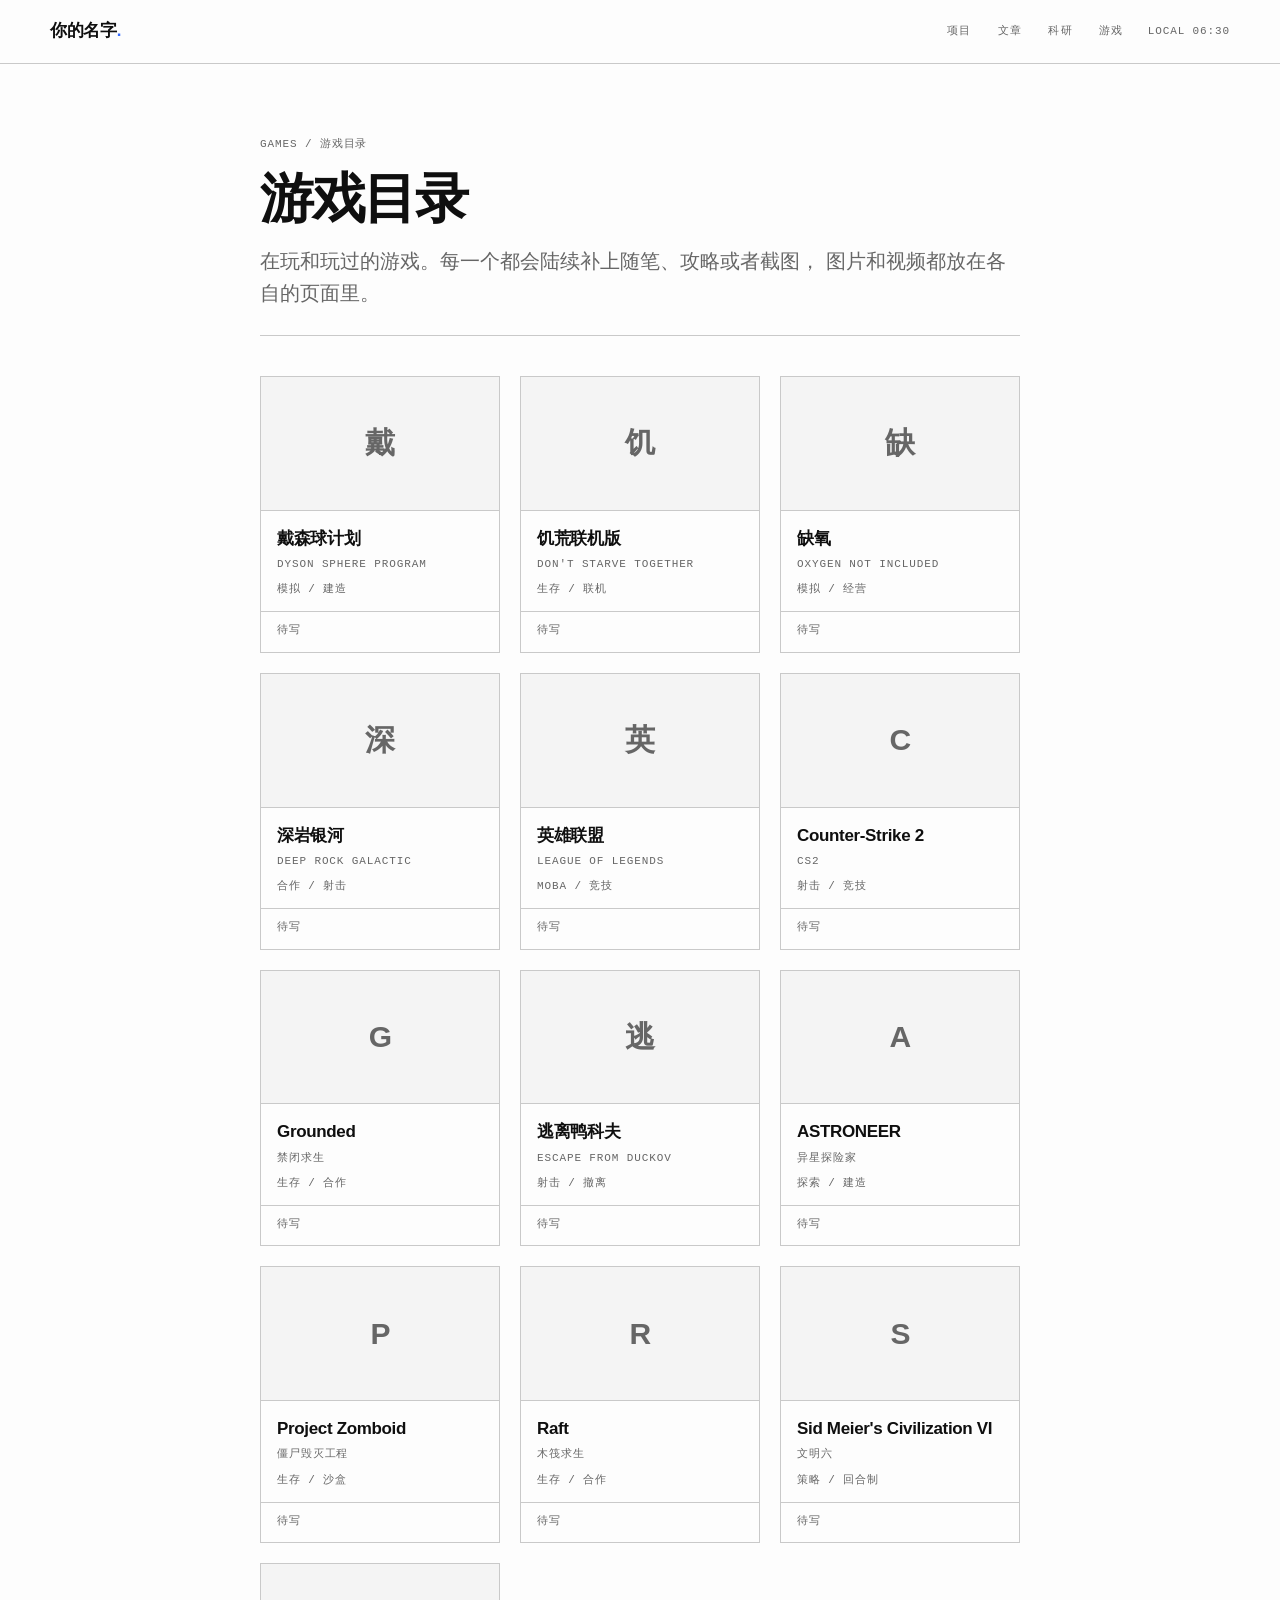
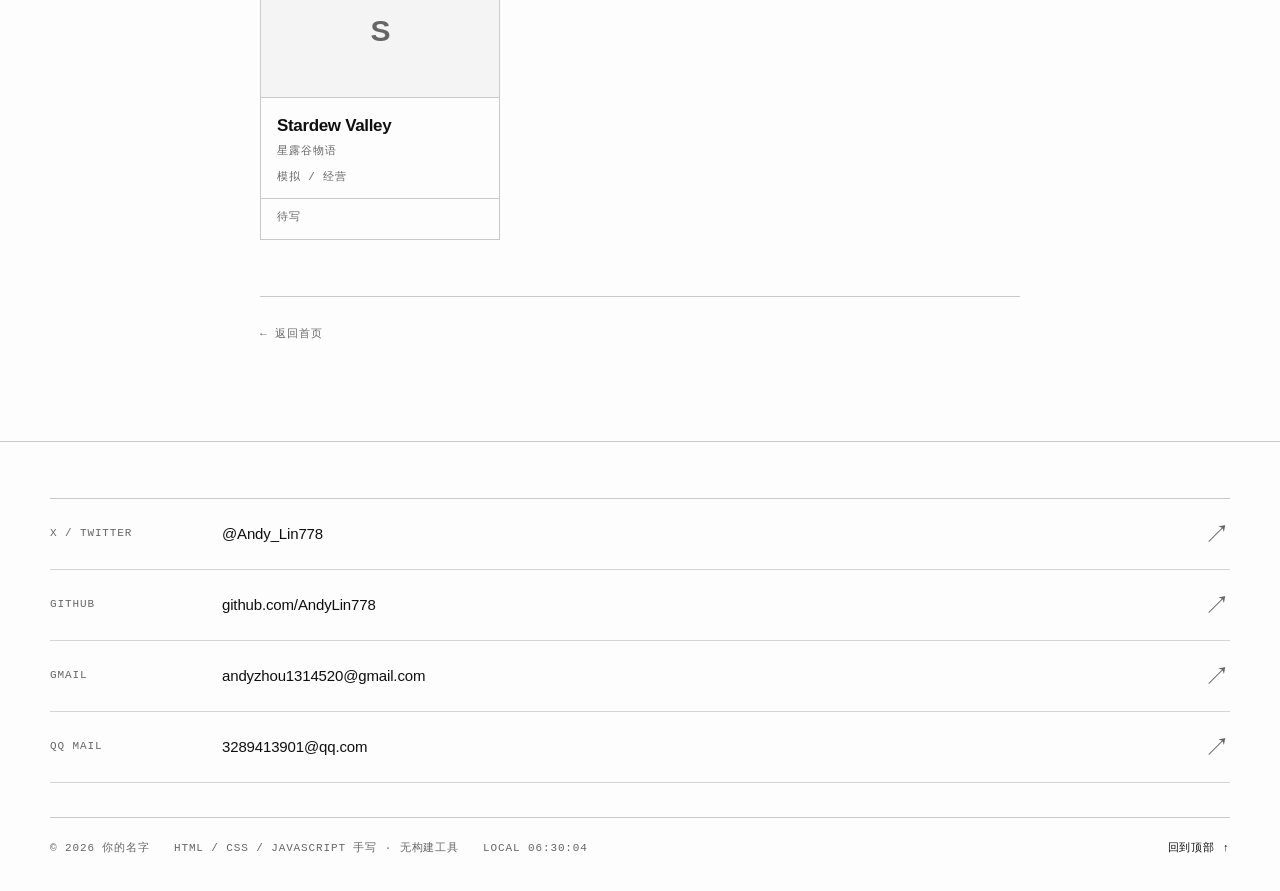
==== games/index.html @ 1228ef9b "新增游戏目录页与游戏笔记模板（支持图片/视频）" ====
<!DOCTYPE html>
<html lang="zh-CN">
<head>
  <meta charset="UTF-8">
  <meta name="viewport" content="width=device-width, initial-scale=1.0">
  <meta name="description" content="游戏目录 - 在玩和玩过的游戏，附随笔、攻略与截图">
  <meta name="theme-color" content="#fdfdfd">
  <title>游戏目录 · 你的名字</title>
  <link rel="stylesheet" href="../assets/css/style.css">

  <script>
    document.documentElement.classList.add("js");
    try {
      if (window.matchMedia("(prefers-reduced-motion: reduce)").matches) {
        document.documentElement.setAttribute("data-reduced", "");
      }
    } catch (error) {
      /* 浏览器不支持 matchMedia 时按正常动效处理 */
    }
  </script>
</head>
<body class="page-post">

  <a class="skip-link mono" href="#article">跳到正文 ↓</a>

  <!-- 顶部导航 -->
  <header class="navbar">
    <div class="shell nav-shell">
      <a href="../index.html" class="brand">
        <span class="brand-name">你的名字</span><span class="brand-dot">.</span>
      </a>

      <nav class="nav-links" id="navLinks" aria-label="页面导航">
        <a href="../index.html#work" class="nav-link">项目</a>
        <a href="../index.html#writing" class="nav-link">文章</a>
        <a href="../index.html#research" class="nav-link">科研</a>
        <a href="../index.html#games" class="nav-link is-active">游戏</a>
      </nav>

      <span class="nav-clock mono" id="navClock" aria-hidden="true">LOCAL --:--</span>

      <button class="nav-toggle" id="navToggle" type="button"
              aria-label="切换导航菜单" aria-expanded="false" aria-controls="navLinks">
        <span></span>
        <span></span>
        <span></span>
      </button>
    </div>
  </header>

  <main>
    <article id="article" class="post">
      <div class="post-shell post-shell--wide">

        <header class="post-head">
          <p class="post-meta mono">GAMES / 游戏目录</p>
          <h1 class="post-title">游戏目录</h1>
          <p class="post-lede">
            在玩和玩过的游戏。每一个都会陆续补上随笔、攻略或者截图，
            图片和视频都放在各自的页面里。
          </p>
        </header>

        <!-- 卡片由 assets/js/games.js 根据数据自动生成 -->
        <div class="game-grid" id="gameGrid"></div>

        <noscript>
          <p class="section-empty">游戏目录需要浏览器启用 JavaScript 才能显示。</p>
        </noscript>

        <footer class="post-foot">
          <a class="post-back mono" href="../index.html#games">← 返回首页</a>
        </footer>

      </div>
    </article>
  </main>

  <!-- 页脚：联系方式 -->
  <footer class="site-footer">
    <div class="shell">

      <div class="contact-list footer-contact">
        <a class="contact-row reveal" href="https://x.com/Andy_Lin778" target="_blank" rel="noopener">
          <span class="contact-label mono">X / TWITTER</span>
          <span class="contact-value">@Andy_Lin778</span>
          <span class="row-arrow" aria-hidden="true">↗</span>
        </a>
        <a class="contact-row reveal" href="https://github.com/AndyLin778" target="_blank" rel="noopener">
          <span class="contact-label mono">GITHUB</span>
          <span class="contact-value">github.com/AndyLin778</span>
          <span class="row-arrow" aria-hidden="true">↗</span>
        </a>
        <a class="contact-row reveal" href="mailto:andyzhou1314520@gmail.com">
          <span class="contact-label mono">GMAIL</span>
          <span class="contact-value">andyzhou1314520@gmail.com</span>
          <span class="row-arrow" aria-hidden="true">↗</span>
        </a>
        <a class="contact-row reveal" href="mailto:3289413901@qq.com">
          <span class="contact-label mono">QQ MAIL</span>
          <span class="contact-value">3289413901@qq.com</span>
          <span class="row-arrow" aria-hidden="true">↗</span>
        </a>
      </div>

      <div class="footer-shell mono">
        <span>© <span id="year">2026</span> 你的名字</span>
        <span class="footer-note">HTML / CSS / JavaScript 手写 · 无构建工具</span>
        <span id="footerClock">LOCAL --:--:--</span>
        <a href="#article" class="footer-top">回到顶部 ↑</a>
      </div>

    </div>
  </footer>

  <script src="../assets/js/script.js"></script>
  <script src="../assets/js/games.js"></script>
</body>
</html>
---- assets/css/style.css ----
/* ============================================================
   个人网站样式
   配色思路（模仿 ansyn.me）：只用中性色 + 一个强调色
     近白 --paper / 近黑 --ink / 灰 --muted / 分割线 --line
     强调色 --accent 只用在小箭头、hover、焦点、光标上
   ============================================================ */

/* ===== 设计变量 ===== */
:root {
  --paper: #fdfdfd;
  --paper-deep: #f4f4f4;
  --ink: #0f0f0f;
  --muted: #666666;
  --line: #c9c9c9;
  --accent: #356bff;
  --accent-strong: #154dcc;

  --sans: ui-sans-serif, -apple-system, BlinkMacSystemFont, "Segoe UI",
    "PingFang SC", "Microsoft YaHei", sans-serif;
  --mono: ui-monospace, SFMono-Regular, Menlo, Consolas, "Liberation Mono", monospace;

  --shell: min(100% - 40px, 1180px);
  --nav-h: 64px;
  --ease: cubic-bezier(0.22, 1, 0.36, 1);
}

/* ===== 基础 ===== */
* {
  margin: 0;
  padding: 0;
  box-sizing: border-box;
}

html {
  scroll-behavior: smooth;
  scroll-padding-top: var(--nav-h);
}

body {
  background: var(--paper);
  color: var(--ink);
  font-family: var(--sans);
  font-size: 16px;
  line-height: 1.6;
  padding-top: var(--nav-h);
  -webkit-font-smoothing: antialiased;
}

img {
  max-width: 100%;
}

a {
  color: inherit;
  text-decoration: none;
}

::selection {
  background: var(--accent);
  color: #fff;
}

:focus-visible {
  outline: 2px solid var(--accent);
  outline-offset: 3px;
}

/* 等宽小标签：编号、状态、时间都用它 */
.mono {
  font-family: var(--mono);
  font-size: 11px;
  letter-spacing: 0.08em;
  text-transform: uppercase;
}

/* 只给屏幕阅读器的文字（画布上的大字是装饰性的，语义放这里） */
.sr-only {
  position: absolute;
  width: 1px;
  height: 1px;
  overflow: hidden;
  clip-path: inset(50%);
  white-space: nowrap;
}

.shell {
  width: var(--shell);
  margin-inline: auto;
}

.skip-link {
  position: fixed;
  top: 8px;
  left: 8px;
  z-index: 300;
  padding: 8px 14px;
  background: var(--ink);
  color: var(--paper);
  transform: translateY(-200%);
  transition: transform 0.2s var(--ease);
}

.skip-link:focus {
  transform: translateY(0);
}

/* ===== 顶部导航 ===== */
.navbar {
  position: fixed;
  inset: 0 0 auto;
  height: var(--nav-h);
  z-index: 100;
  background: rgba(253, 253, 253, 0.88);
  backdrop-filter: blur(12px);
  -webkit-backdrop-filter: blur(12px);
  border-bottom: 1px solid var(--line);
}

.nav-shell {
  height: 100%;
  display: flex;
  align-items: center;
  gap: 24px;
}

.brand {
  font-size: 1.05rem;
  font-weight: 700;
  letter-spacing: -0.02em;
}

.brand-name {
  letter-spacing: -0.02em;
}

.brand-dot {
  color: var(--accent);
}

.nav-links {
  display: flex;
  gap: 26px;
  margin-left: auto;
}

.nav-link {
  position: relative;
  padding: 6px 0;
  font-family: var(--mono);
  font-size: 11px;
  letter-spacing: 0.12em;
  text-transform: uppercase;
  color: var(--muted);
  transition: color 0.25s var(--ease);
}

.nav-link::after {
  content: "";
  position: absolute;
  left: 0;
  right: 0;
  bottom: 0;
  height: 1px;
  background: var(--accent);
  transform: scaleX(0);
  transform-origin: left;
  transition: transform 0.3s var(--ease);
}

.nav-link:hover {
  color: var(--ink);
}

.nav-link:hover::after,
.nav-link.is-active::after {
  transform: scaleX(1);
}

.nav-link.is-active {
  color: var(--ink);
}

.nav-clock {
  color: var(--muted);
}

.nav-toggle {
  display: none;
  flex-direction: column;
  gap: 5px;
  background: none;
  border: none;
  cursor: pointer;
  padding: 6px;
}

.nav-toggle span {
  width: 24px;
  height: 1.5px;
  background: var(--ink);
  transition: transform 0.25s var(--ease), opacity 0.25s var(--ease);
}

.nav-toggle.open span:nth-child(1) {
  transform: translateY(6.5px) rotate(45deg);
}

.nav-toggle.open span:nth-child(2) {
  opacity: 0;
}

.nav-toggle.open span:nth-child(3) {
  transform: translateY(-6.5px) rotate(-45deg);
}

/* ===== 首屏：大字 + 扫描线 ===== */
.hero {
  position: relative;
  padding: 96px 0 64px;
  overflow: hidden;
}

/* 大字：用细条纹做文字肌理（background-clip），不需要 canvas */
.hero-word {
  width: var(--shell);
  margin: 0 auto;
  display: flex;
  align-items: baseline;
  gap: 0.05em;
  font-size: clamp(46px, 12.5vw, 172px);
  font-weight: 600;
  letter-spacing: -0.06em;
  line-height: 1;
  white-space: nowrap;
}

.hero-word-text {
  color: transparent;
  background-image: repeating-linear-gradient(90deg, var(--ink) 0 2px, #7a7a7a 2px 3px);
  -webkit-background-clip: text;
  background-clip: text;
}

/* 光标：一根细竖条，高度跟大写字母齐平，不抢大字的注意力 */
.hero-caret {
  width: 0.03em;
  height: 0.68em;
  background: var(--accent);
  animation: cursor-blink 1s steps(1) infinite;
}

/* 打字动画播完后：光标淡出，页面停在完整的一句上 */
.is-done .hero-caret,
.is-done .typed-cursor {
  opacity: 0;
  transition: opacity 0.6s var(--ease);
}

/* 扫描线：一条很淡的光带自上而下循环（对应 ansyn 的 display-scan） */
.hero-scanline {
  position: absolute;
  inset: var(--nav-h) 0 0;
  overflow: hidden;
  pointer-events: none;
}

.hero-scanline::after {
  content: "";
  position: absolute;
  left: 0;
  right: 0;
  top: -8%;
  height: 7%;
  background: linear-gradient(
    transparent,
    rgba(53, 107, 255, 0.04) 80%,
    rgba(53, 107, 255, 0.3)
  );
  animation: display-scan 9s cubic-bezier(0.2, 0.6, 0.2, 1) infinite;
}

@keyframes display-scan {
  0% {
    transform: translateY(0);
    opacity: 0;
  }
  5% {
    opacity: 0.7;
  }
  27% {
    transform: translateY(1600%);
    opacity: 0.25;
  }
  28%,
  100% {
    transform: translateY(1600%);
    opacity: 0;
  }
}

/* 打字机副标题 */
.hero-typed {
  width: var(--shell);
  margin: 32px auto 0;
  font-size: 13px;
  letter-spacing: 0.04em;
  min-height: 1.6em;
}

.typed-cursor {
  display: inline-block;
  margin-left: 2px;
  color: var(--accent);
  animation: cursor-blink 1s steps(1) infinite;
}

@keyframes cursor-blink {
  0%,
  49% {
    opacity: 1;
  }
  50%,
  100% {
    opacity: 0;
  }
}

/* 首屏底部信息条：地点 / 本地时间 / 滚动提示 */
.hero-meta {
  width: var(--shell);
  margin: 44px auto 0;
  display: flex;
  justify-content: space-between;
  gap: 16px;
  color: var(--muted);
}

.hero-meta-left {
  color: var(--muted);
}

.hero-meta-center {
  color: var(--ink);
}

.hero-meta-right {
  text-align: right;
}

/* ===== 区块通用 ===== */
.section {
  padding: 84px 0;
}

.section-head {
  display: flex;
  justify-content: space-between;
  align-items: baseline;
  gap: 16px;
  padding-bottom: 16px;
  margin-bottom: 44px;
  border-bottom: 1px solid var(--line);
}

.section-title {
  font-weight: 500;
  color: var(--ink);
}

.section-note {
  color: var(--muted);
}

/* ===== 栏目分组（项目 / 文章 下的子栏目） ===== */
.cat-grid {
  display: grid;
  grid-template-columns: repeat(auto-fit, minmax(230px, 1fr));
  gap: 36px;
}

.cat {
  min-width: 0;
  border-top: 1px solid var(--line);
  padding-top: 16px;
}

.cat-head {
  display: flex;
  align-items: baseline;
  justify-content: space-between;
  gap: 12px;
  margin-bottom: 12px;
}

.cat-name {
  font-size: clamp(19px, 2vw, 24px);
  font-weight: 600;
  letter-spacing: -0.025em;
}

.cat-count {
  color: var(--muted);
}

.entry-list {
  list-style: none;
}

.entry {
  display: flex;
  align-items: baseline;
  justify-content: space-between;
  gap: 14px;
  padding: 12px 0;
  border-bottom: 1px solid var(--line);
}

.entry-title {
  display: inline-block;
  font-size: 15px;
  line-height: 1.5;
  transition: transform 0.3s var(--ease), color 0.3s var(--ease);
}

.entry-date {
  flex: none;
  color: var(--muted);
}

@media (hover: hover) {
  .entry:hover .entry-title {
    color: var(--accent);
    transform: translateX(4px);
  }
}

.cat-empty {
  padding: 12px 0;
  color: var(--muted);
}

/* 整栏还没有内容时的占位说明 */
.section-empty {
  max-width: 62ch;
  padding-top: 20px;
  border-top: 1px solid var(--line);
  font-size: 15px;
  line-height: 1.7;
  color: var(--muted);
}

/* ===== 游戏目录 ===== */
/* 目录页比文章页宽一些，方便一行放多张卡片 */
.post-shell--wide {
  width: min(100% - 40px, 1080px);
}

.game-grid {
  display: grid;
  grid-template-columns: repeat(auto-fill, minmax(232px, 1fr));
  gap: 20px;
}

.game-card {
  display: flex;
  flex-direction: column;
  border: 1px solid var(--line);
  background: var(--paper);
  transition: transform 0.3s var(--ease), border-color 0.3s var(--ease);
}

/* 没有封面图时，用游戏名首字占位 */
.game-cover {
  display: flex;
  align-items: center;
  justify-content: center;
  aspect-ratio: 16 / 9;
  overflow: hidden;
  background: var(--paper-deep);
  border-bottom: 1px solid var(--line);
  color: var(--muted);
  font-size: 30px;
  font-weight: 600;
  letter-spacing: -0.03em;
}

.game-cover img {
  display: block;
  width: 100%;
  height: 100%;
  object-fit: cover;
}

.game-body {
  flex: 1;
  padding: 14px 16px 12px;
}

.game-title {
  font-size: 17px;
  font-weight: 600;
  letter-spacing: -0.02em;
  transition: color 0.25s var(--ease);
}

.game-sub {
  margin-top: 4px;
  color: var(--muted);
}

.game-tag {
  margin-top: 8px;
  color: var(--muted);
}

.game-state {
  padding: 10px 16px 12px;
  border-top: 1px solid var(--line);
  color: var(--muted);
}

@media (hover: hover) {
  a.game-card.is-ready:hover {
    transform: translateY(-3px);
    border-color: var(--accent);
  }

  a.game-card.is-ready:hover .game-title {
    color: var(--accent);
  }
}

/* ===== 游戏页里的媒体：视频 / 图集 ===== */
/* 视频：保持 16:9，自己传的视频用 <video>，B 站 / YouTube 用 <iframe> */
.media-video {
  position: relative;
  aspect-ratio: 16 / 9;
  margin-block: 1.6em;
  overflow: hidden;
  border: 1px solid var(--line);
  background: #101010;
}

.media-video iframe,
.media-video video {
  position: absolute;
  inset: 0;
  display: block;
  width: 100%;
  height: 100%;
  border: 0;
}

/* 图集：一行自动排几张 */
.gallery {
  display: grid;
  grid-template-columns: repeat(auto-fill, minmax(170px, 1fr));
  gap: 12px;
  margin-block: 1.6em;
}

.gallery figure {
  margin: 0;
}

.gallery img {
  display: block;
  width: 100%;
  aspect-ratio: 4 / 3;
  object-fit: cover;
  border: 1px solid var(--line);
}

.gallery figcaption {
  margin-top: 6px;
  font-family: var(--mono);
  font-size: 11px;
  letter-spacing: 0.06em;
  color: var(--muted);
}

@media (max-width: 760px) {
  .game-grid {
    grid-template-columns: repeat(auto-fill, minmax(150px, 1fr));
    gap: 14px;
  }

  .game-cover {
    font-size: 24px;
  }

  .game-body {
    padding: 12px 12px 10px;
  }

  .game-state {
    padding: 8px 12px 10px;
  }
}

/* ===== 01 关于 ===== */
.about-grid {
  display: grid;
  grid-template-columns: minmax(0, 1.15fr) minmax(0, 0.85fr);
  gap: 48px;
  align-items: start;
}

.about-lead {
  font-size: clamp(18px, 2vw, 26px);
  line-height: 1.5;
  letter-spacing: -0.01em;
}

.about-list {
  list-style: none;
  border-top: 1px solid var(--line);
}

.about-list li,
.cat-list li {
  padding: 12px 0;
  border-bottom: 1px solid var(--line);
  color: var(--muted);
  letter-spacing: 0.04em;
}

.cat-list {
  list-style: none;
  border-top: 1px solid var(--line);
}

/* ===== 02 项目：编号列表（模仿 ansyn 的 01 WORK 行） ===== */
.index-list {
  border-top: 1px solid var(--line);
}

.index-row {
  display: grid;
  grid-template-columns: 28px minmax(0, 1fr) 25% 30px;
  align-items: center;
  gap: 22px;
  min-height: clamp(150px, 15vw, 210px);
  padding: 26px 0;
  border-bottom: 1px solid var(--line);
}

.row-number {
  align-self: start;
  margin-top: 10px;
  color: var(--muted);
}

.row-heading {
  min-width: 0;
}

.row-heading h3 {
  font-size: clamp(34px, 5vw, 74px);
  font-weight: 600;
  line-height: 1;
  letter-spacing: -0.055em;
  transition: transform 0.4s var(--ease);
}

.row-heading > span {
  display: block;
  margin-top: 16px;
  max-width: 46ch;
  font-size: 13px;
  line-height: 1.6;
  color: var(--muted);
}

.row-tag {
  justify-self: start;
  padding-bottom: 2px;
  color: var(--muted);
  border-bottom: 1px solid var(--line);
}

.row-arrow {
  justify-self: end;
  font-size: 26px;
  line-height: 1;
  color: var(--muted);
  transition: transform 0.3s var(--ease), color 0.3s var(--ease);
}

/* 鼠标悬停时才出现的蓝色（全站唯一的彩色点缀） */
@media (hover: hover) {
  .index-row:hover .row-heading h3,
  .contact-row:hover .contact-value {
    transform: translateX(8px);
  }

  .index-row:hover .row-arrow,
  .contact-row:hover .row-arrow {
    color: var(--accent);
    transform: translate(3px, -3px);
  }
}

/* ===== 03 联系 ===== */
.contact-list {
  border-top: 1px solid var(--line);
}

.contact-row {
  display: grid;
  grid-template-columns: 120px minmax(0, 1fr) 30px;
  align-items: center;
  gap: 22px;
  padding: 22px 0;
  border-bottom: 1px solid var(--line);
}

.contact-label {
  color: var(--muted);
}

.contact-value {
  font-size: clamp(16px, 1.6vw, 22px);
  letter-spacing: -0.01em;
  transition: transform 0.4s var(--ease);
}

/* ===== 页脚 ===== */
.site-footer {
  border-top: 1px solid var(--line);
  padding: 56px 0 34px;
}

/* 页脚里的联系方式：标签列宽一些，字号比正文小 */
.footer-contact {
  margin-bottom: 34px;
}

.footer-contact .contact-row {
  grid-template-columns: 150px minmax(0, 1fr) 30px;
}

.footer-contact .contact-value {
  font-size: 15px;
}

.footer-shell {
  display: flex;
  flex-wrap: wrap;
  align-items: center;
  gap: 12px 24px;
  padding-top: 22px;
  border-top: 1px solid var(--line);
  color: var(--muted);
}

.footer-note {
  color: var(--muted);
}

.footer-top {
  margin-left: auto;
  color: var(--ink);
  transition: color 0.25s var(--ease);
}

.footer-top:hover {
  color: var(--accent);
}

/* ===== 滚动揭示：横向裁切展开（对应 ansyn 的 strip-in） ===== */
html.js .reveal {
  clip-path: inset(0 100% 0 0);
  transition: clip-path 0.85s var(--ease);
}

html.js .reveal.is-in {
  clip-path: inset(0 0 0 0);
}

html.js .reveal:nth-child(2) {
  transition-delay: 0.08s;
}

html.js .reveal:nth-child(3) {
  transition-delay: 0.16s;
}

/* 兜底：如果脚本没能接管页面（例如加载失败），2.5 秒后自动展开，保证内容一定看得见 */
html.js:not(.ready) .reveal {
  animation: reveal-fallback 0.4s var(--ease) 2.5s forwards;
}

@keyframes reveal-fallback {
  to {
    clip-path: inset(0 0 0 0);
  }
}

/* ===== 欢迎弹窗 ===== */
.welcome-modal {
  position: fixed;
  inset: 0;
  display: none;
  align-items: center;
  justify-content: center;
  background: rgba(15, 15, 15, 0.55);
  z-index: 200;
}

.welcome-modal.show {
  display: flex;
}

.modal-content {
  width: min(360px, 100% - 40px);
  padding: 28px 30px;
  background: var(--paper);
  border: 1px solid var(--ink);
  animation: modal-in 0.3s var(--ease);
}

.modal-label {
  margin-bottom: 10px;
  color: var(--muted);
}

.modal-text {
  margin-bottom: 20px;
  font-size: 17px;
}

.modal-close {
  padding: 8px 22px;
  border: 1px solid var(--ink);
  background: none;
  color: var(--ink);
  cursor: pointer;
  transition: background 0.25s var(--ease), color 0.25s var(--ease);
}

.modal-close:hover {
  background: var(--ink);
  color: var(--paper);
}

@keyframes modal-in {
  from {
    opacity: 0;
    transform: translateY(8px);
  }
  to {
    opacity: 1;
    transform: translateY(0);
  }
}

/* ===== 响应式 ===== */
@media (max-width: 900px) {
  .nav-clock {
    display: none;
  }
}

@media (max-width: 760px) {
  .nav-toggle {
    display: flex;
  }

  .nav-links {
    position: fixed;
    top: var(--nav-h);
    left: 0;
    right: 0;
    flex-direction: column;
    gap: 0;
    margin-left: 0;
    padding: 12px 0 18px;
    background: var(--paper);
    border-bottom: 1px solid var(--line);
    clip-path: inset(0 0 100% 0);
    transition: clip-path 0.35s var(--ease);
  }

  .nav-links.open {
    clip-path: inset(0 0 0 0);
  }

  .nav-link {
    padding: 12px 20px;
  }

  .nav-link::after {
    display: none;
  }

  .nav-link.is-active {
    color: var(--accent);
  }

  .hero-word {
    font-size: clamp(34px, 13vw, 68px);
    letter-spacing: -0.04em;
  }

  .hero-meta {
    flex-wrap: wrap;
  }

  .hero-meta-right {
    text-align: left;
  }

  .section {
    padding: 60px 0;
  }

  .section-head {
    flex-direction: column;
    align-items: flex-start;
    gap: 6px;
  }

  .about-grid {
    grid-template-columns: 1fr;
    gap: 28px;
  }

  .index-row {
    grid-template-columns: 22px minmax(0, 1fr) 24px;
    gap: 14px;
  }

  .row-tag {
    display: none;
  }

  .contact-row {
    grid-template-columns: 88px minmax(0, 1fr) 24px;
    gap: 14px;
  }

  .footer-contact .contact-row {
    grid-template-columns: 104px minmax(0, 1fr) 24px;
  }
}

/* ===== 减少动效：直接给静态版本 ===== */
@media (prefers-reduced-motion: reduce) {
  html {
    scroll-behavior: auto;
  }

  .hero-scanline {
    display: none;
  }

  .typed-cursor,
  .hero-caret {
    animation: none;
  }

  html.js .reveal {
    clip-path: none;
    transition: none;
  }
}

html[data-reduced] .hero-scanline {
  display: none;
}

html[data-reduced] .hero-caret,
html[data-reduced] .typed-cursor {
  animation: none;
}

html[data-reduced] .reveal {
  clip-path: none !important;
  transition: none !important;
}

/* ============================================================
   文章页（post.html）
   复用同一套设计变量，正文宽度收窄到 760px 更适合阅读
   ============================================================ */

.post {
  padding: 72px 0 96px;
}

.post-shell {
  width: min(100% - 40px, 760px);
  margin-inline: auto;
}

.post-head {
  padding-bottom: 26px;
  margin-bottom: 40px;
  border-bottom: 1px solid var(--line);
}

.post-meta {
  margin-bottom: 16px;
  color: var(--muted);
}

.post-title {
  font-size: clamp(30px, 5.2vw, 54px);
  font-weight: 600;
  line-height: 1.06;
  letter-spacing: -0.045em;
}

.post-lede {
  margin-top: 18px;
  font-size: clamp(16px, 1.8vw, 20px);
  line-height: 1.6;
  color: var(--muted);
}

/* ---- 正文排版：任何放进 .prose 的内容都套用这套规则 ---- */
.prose {
  font-size: 17px;
  line-height: 1.78;
}

.prose > * + * {
  margin-top: 1.15em;
}

.prose h2,
.prose h3,
.prose h4 {
  font-weight: 600;
  line-height: 1.25;
  letter-spacing: -0.02em;
}

.prose h2 {
  margin-top: 2.1em;
  font-size: clamp(22px, 3vw, 30px);
}

.prose h3 {
  margin-top: 1.8em;
  font-size: clamp(18px, 2.2vw, 22px);
}

.prose h4 {
  margin-top: 1.6em;
  font-size: 17px;
}

.prose a {
  color: var(--accent);
  text-decoration: underline;
  text-underline-offset: 3px;
  text-decoration-thickness: 1px;
}

.prose a:hover {
  color: var(--accent-strong);
}

.prose strong {
  font-weight: 600;
}

.prose ul,
.prose ol {
  padding-left: 1.35em;
}

.prose li + li {
  margin-top: 0.4em;
}

.prose li::marker {
  color: var(--muted);
}

.prose blockquote {
  padding: 4px 0 4px 20px;
  border-left: 2px solid var(--accent);
  color: var(--muted);
}

.prose blockquote p + p {
  margin-top: 0.8em;
}

.prose code {
  font-family: var(--mono);
  font-size: 0.88em;
  padding: 2px 6px;
  background: var(--paper-deep);
  border: 1px solid var(--line);
}

.prose pre {
  overflow-x: auto;
  padding: 18px 20px;
  background: var(--paper-deep);
  border: 1px solid var(--line);
  font-size: 13px;
  line-height: 1.65;
}

.prose pre code {
  padding: 0;
  background: none;
  border: 0;
  font-size: inherit;
}

.prose figure {
  margin-block: 1.8em;
}

.prose img {
  display: block;
  width: 100%;
  border: 1px solid var(--line);
}

.prose figcaption {
  margin-top: 10px;
  font-family: var(--mono);
  font-size: 11px;
  letter-spacing: 0.06em;
  color: var(--muted);
}

.prose table {
  width: 100%;
  border-collapse: collapse;
  font-size: 15px;
}

.prose th,
.prose td {
  padding: 10px 12px;
  border-bottom: 1px solid var(--line);
  text-align: left;
  vertical-align: top;
}

.prose th {
  font-family: var(--mono);
  font-size: 11px;
  font-weight: 500;
  letter-spacing: 0.08em;
  text-transform: uppercase;
  color: var(--muted);
  border-bottom-color: var(--ink);
}

.prose hr {
  margin: 2.6em 0;
  border: 0;
  border-top: 1px solid var(--line);
}

.post-foot {
  margin-top: 56px;
  padding-top: 22px;
  border-top: 1px solid var(--line);
}

.post-back {
  color: var(--muted);
  transition: color 0.25s var(--ease);
}

.post-back:hover {
  color: var(--accent);
}

@media (max-width: 760px) {
  .post {
    padding: 44px 0 64px;
  }

  .prose {
    font-size: 16.5px;
  }
}

/* ---- 文章正文：代码块语言标签 ---- */
.prose pre[data-lang]::before {
  content: attr(data-lang);
  display: block;
  margin-bottom: 12px;
  font-family: var(--mono);
  font-size: 11px;
  letter-spacing: 0.08em;
  text-transform: uppercase;
  color: var(--muted);
}

/* ---- 文章正文：表格（宽表格可横向滚动） ---- */
.prose .table-wrap {
  overflow-x: auto;
}

.prose .table-wrap table {
  min-width: 520px;
}

.prose th[align="right"],
.prose td[align="right"] {
  text-align: right;
}

.prose th[align="center"],
.prose td[align="center"] {
  text-align: center;
}

/* ---- 文章正文：数学公式（KaTeX） ---- */
.prose .math-block {
  margin-block: 1.6em;
  overflow-x: auto;
  overflow-y: hidden;
}

.prose .math-block .katex-display {
  margin: 0;
  padding: 6px 0;
}

.prose .katex {
  font-size: 1.05em;
}

.prose .katex-error {
  color: #c0392b;
}
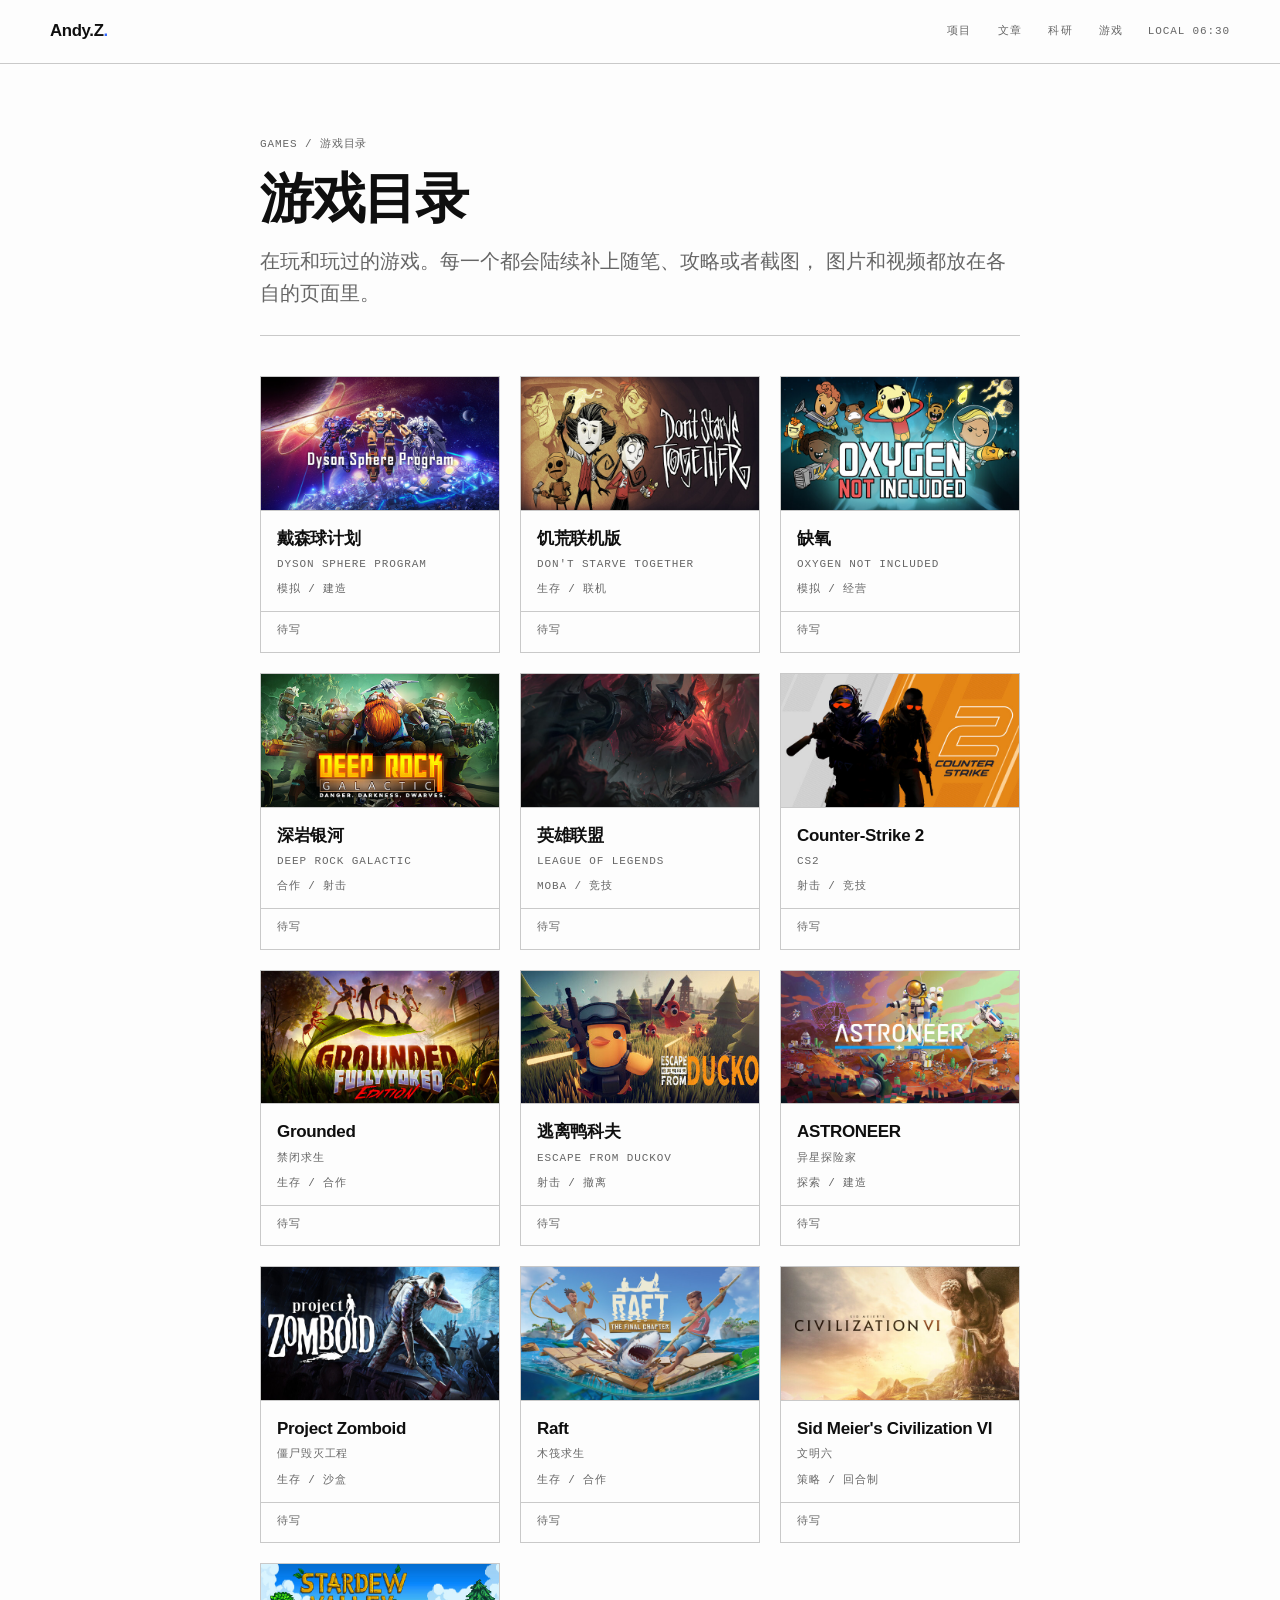
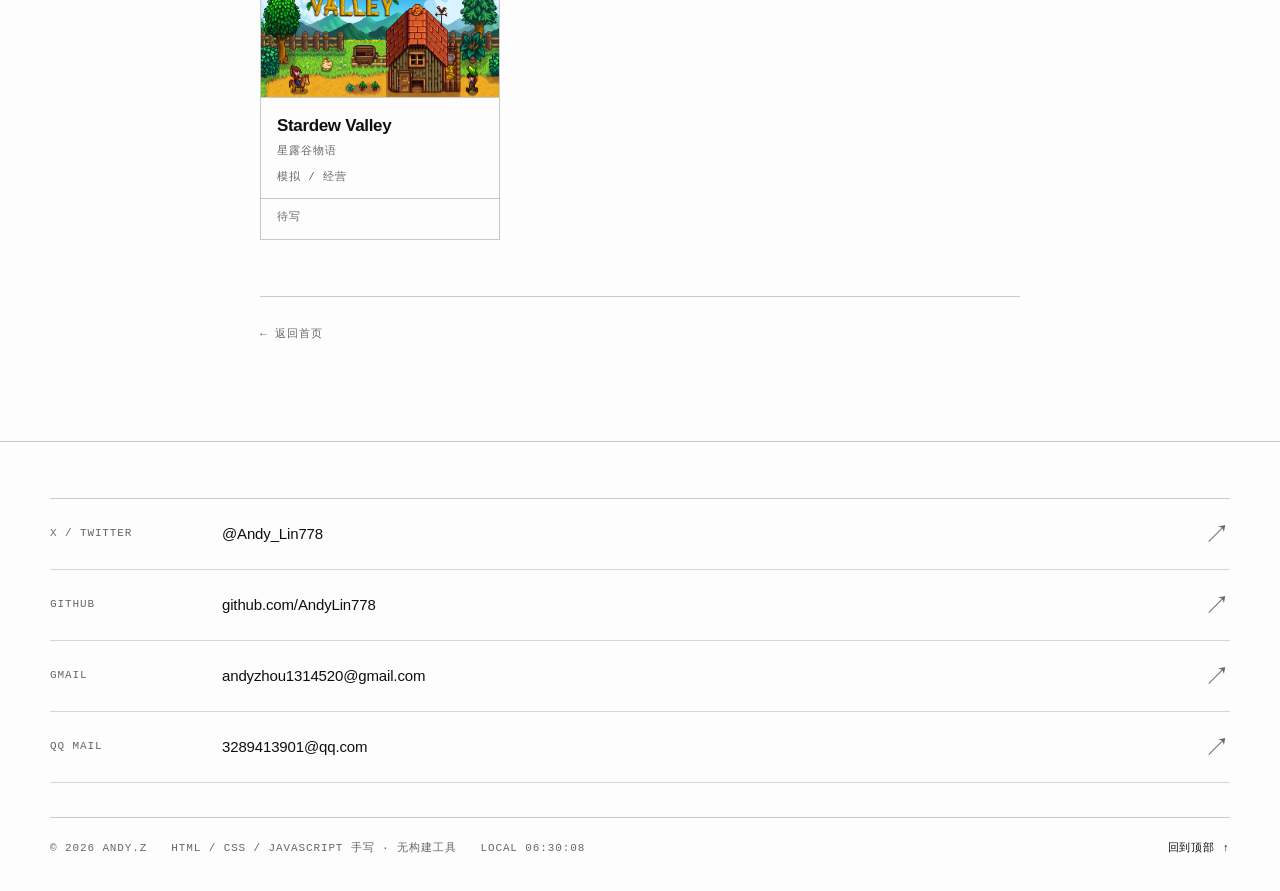
==== commit 0b2ca7ea: "新增小说《清算》，站名改为 Andy.Z" ====
--- a/games/index.html
+++ b/games/index.html
@@ -5,7 +5,7 @@
   <meta name="viewport" content="width=device-width, initial-scale=1.0">
   <meta name="description" content="游戏目录 - 在玩和玩过的游戏，附随笔、攻略与截图">
   <meta name="theme-color" content="#fdfdfd">
-  <title>游戏目录 · 你的名字</title>
+  <title>游戏目录 · Andy.Z</title>
   <link rel="stylesheet" href="../assets/css/style.css">
 
   <script>
@@ -27,7 +27,7 @@
   <header class="navbar">
     <div class="shell nav-shell">
       <a href="../index.html" class="brand">
-        <span class="brand-name">你的名字</span><span class="brand-dot">.</span>
+        <span class="brand-name">Andy.Z</span><span class="brand-dot">.</span>
       </a>
 
       <nav class="nav-links" id="navLinks" aria-label="页面导航">
@@ -104,7 +104,7 @@
       </div>
 
       <div class="footer-shell mono">
-        <span>© <span id="year">2026</span> 你的名字</span>
+        <span>© <span id="year">2026</span> Andy.Z</span>
         <span class="footer-note">HTML / CSS / JavaScript 手写 · 无构建工具</span>
         <span id="footerClock">LOCAL --:--:--</span>
         <a href="#article" class="footer-top">回到顶部 ↑</a>
--- a/assets/css/style.css
+++ b/assets/css/style.css
@@ -1168,6 +1168,17 @@
   border-top: 1px solid var(--line);
 }
 
+/* ---- 逐行短句的小说排版：在 .prose 上再加 .prose-tight 即可 ----
+   这类文本一行一句，用默认段间距会拉得太开，所以收紧段落间距；
+   场景之间仍用 <hr> 分隔，保留原有的呼吸感。 */
+.prose-tight > * + * {
+  margin-top: 0.5em;
+}
+
+.prose-tight hr {
+  margin: 2em 0;
+}
+
 .post-back {
   color: var(--muted);
   transition: color 0.25s var(--ease);
